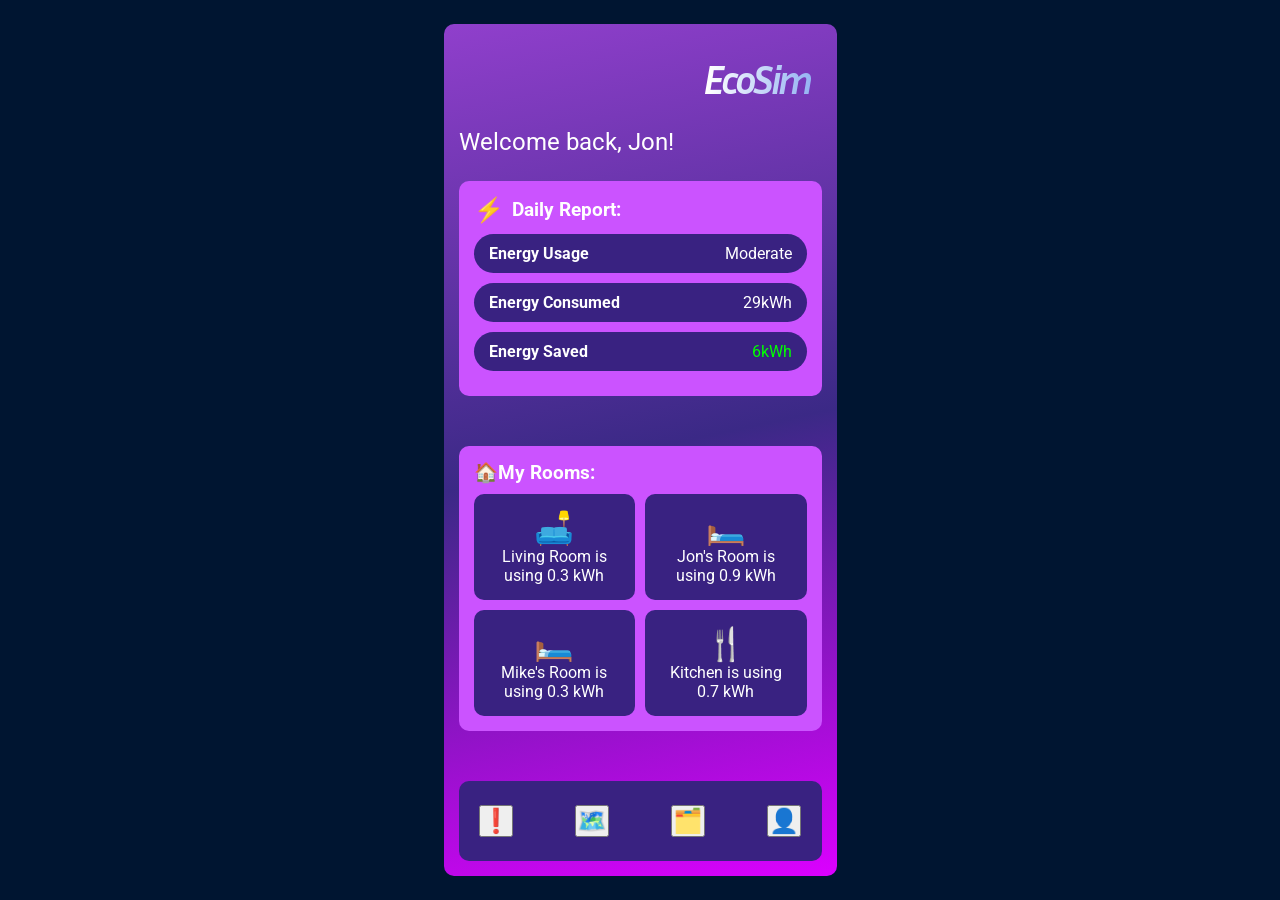
==== index.html @ 8ea76ece "add favicon to app" ====
<!DOCTYPE html>
<html lang="en">
<head>
  <meta charset="UTF-8">
  <meta name="viewport" content="width=device-width, initial-scale=1.0">
  <title>EcoSim</title>
  <link rel="icon" type="image/x-icon" href="Assets/favicon.png">
  <link href="https://fonts.googleapis.com/css2?family=Roboto:wght@400;500;700&family=Inria+Sans:wght@700&display=swap" rel="stylesheet">
  <link rel="stylesheet" href="styles.css">
</head>
<body>
  <div class="app-container">
    <!-- Header Section -->
    <header class="header">
      <div class="logo">EcoSim</div>
    </header>

    <!-- Welcome Message -->
    <div class="welcome-message">
      <h1>Welcome back, Jon!</h1>
    </div>

    <!-- Daily Report Section -->
    <section class="daily-report">
      <h2><span class="icon">⚡</span> Daily Report:</h2>
      <div class="report-item">
        <span class="label">Energy Usage</span>
        <span class="value moderate">Moderate</span>
      </div>
      <div class="report-item">
        <span class="label">Energy Consumed</span>
        <span class="value">29kWh</span>
      </div>
      <div class="report-item">
        <span class="label">Energy Saved</span>
        <span class="value saved">6kWh</span>
      </div>
    </section>

    <!-- My Rooms Section -->
    <section class="my-rooms">
      <h2><span class="icon-room">🏠</span> My Rooms:</h2>
      <div class="room-grid">
        <div class="room">
          <span class="room-icon">🛋️</span>
          <p>Living Room is using <span>0.3 kWh</span></p>
        </div>
        <div class="room">
          <span class="room-icon">🛏️</span>
          <p>Jon's Room is using <span>0.9 kWh</span></p>
        </div>
        <div class="room">
          <span class="room-icon">🛏️</span>
          <p>Mike's Room is using <span>0.3 kWh</span></p>
        </div>
        <div class="room">
          <span class="room-icon">🍴</span>
          <p>Kitchen is using <span>0.7 kWh</span></p>
        </div>
      </div>
    </section>

    <!-- Bottom Navigation -->
    <nav class="bottom-nav">
        <button class="nav-item" id="alert-icon" aria-label="Alerts">❗</button>
        <button class="nav-item" id="map-icon" aria-label="Map">🗺️</button>
        <button class="nav-item" id="file-icon" aria-label="Files">🗂️</button>
        <button class="nav-item" id="profile-icon" aria-label="Profile">👤</button>
    </nav>
  </div>
  <script src="main.js"></script>
</body>
</html>
---- styles.css ----
/* styles.css */
* {
    margin: 0;
    padding: 0;
    box-sizing: border-box;
    font-family: 'Roboto', sans-serif; /* Apply Roboto to all text */
  }
  
  body {
    font-family: 'Roboto', sans-serif;
    background:#001531;
    color: #fff;
    height: 100vh;
    display: flex;
    justify-content: center;
    align-items: center;
    padding-top: env(safe-area-inset-top);
    padding-bottom: env(safe-area-inset-bottom);
    padding-left: env(safe-area-inset-left);
    padding-right: env(safe-area-inset-right);
    overflow: hidden; /* Prevent body from scrolling, let container scroll */
  }
  
  .app-container {
    width: 100%;               /* Full width on smaller screens */
    max-width: 393px;
    min-width: 393px;           /* Target iPhone Pro's width */
    height: 852px;              /* Lock height to iPhone Pro's viewport height */
    border-radius: 10px;
    background: linear-gradient(348deg, #DB00FF 0%, #3B2986 50%, #903FCC 100%);
    padding: 15px;
    display: flex;
    flex-direction: column;     /* Stack content vertically */
    overflow-y: auto;           /* Allow the content to scroll vertically */
    gap:30px;
    justify-content: center;
    padding-bottom: 0px;
  }
  

  .header{
      display: flex;
      justify-content: flex-end;
  }

  .logo {
    min-width: 130px;
    text-align: center;
    font-family: 'Inria Sans', sans-serif;
    font-size: 40px;
    font-style: italic;
    font-weight: 700;
    letter-spacing: -3.6px;
    line-height: normal;
    background: linear-gradient(93deg, #FFF 12.77%, #8BADF1 98.4%);
    -webkit-background-clip: text;
    -webkit-text-fill-color: transparent;
  }
  
  .welcome-message h1{
    margin-top:-5px;
    margin-bottom: -5px;
    color: #FFF;
    font-family: Roboto;
    font-size: 24px;
    font-style: normal;
    font-weight: 400;
    line-height: normal;
  }
  
  .daily-report, .my-rooms {
    border-radius: 10px;
    background: #CB53FF;
    padding: 15px;
    margin-bottom: 20px;
  }
  
  .daily-report h2, .my-rooms h2 {
    font-size: 1.2rem;
    margin-bottom: 10px;
    display: flex;
    align-items: center;
  }
  
  .icon {
    margin-right: 8px;
    font-size: 1.5rem;
  }
  
  .report-item {
    display: flex;
    justify-content: space-between;
    margin-bottom: 10px;
    flex-direction: row;
    padding: 10px 15px;
    align-items: flex-start;
    gap: 10px;
    border-radius: 20px;
    background: #392281;
  }
  
  .report-item .label {
    font-weight: bold;
  }
  
  
  .saved {
    color: #00ff00;
  }
  
  .my-rooms .room-grid {
    display: grid;
    grid-template-columns: repeat(2, 1fr);
    gap: 10px;
  }
  
  .room {
    background-color: #392281;
    padding: 15px;
    border-radius: 10px;
    text-align: center;
  }
  
  .room-icon {
    font-size: 2rem;
    margin-bottom: 10px;
  }
  
  /* Make the navbar sticky at the bottom */
  .bottom-nav {
    display: flex;
    height: 80px;
    padding: 10px 20px;
    justify-content: space-between;
    align-items: center;
    align-self: stretch;
    position: sticky;
    bottom: 0;
    background: #392281;
    border-radius: 10px;
  }
  
  .nav-item {
    font-size: 1.5rem;
    color: #fff;
  }
  
  /* Media query to ensure the app looks good on devices with max width of 393px */
  @media (max-width: 393px) {
    .app-container {
      width: 100%;
    }
  }
  
  /* Media query to lock the width for screens above 393px */
  @media (min-width: 393px) {
    .app-container {
      max-width: 393px;
    }
  }
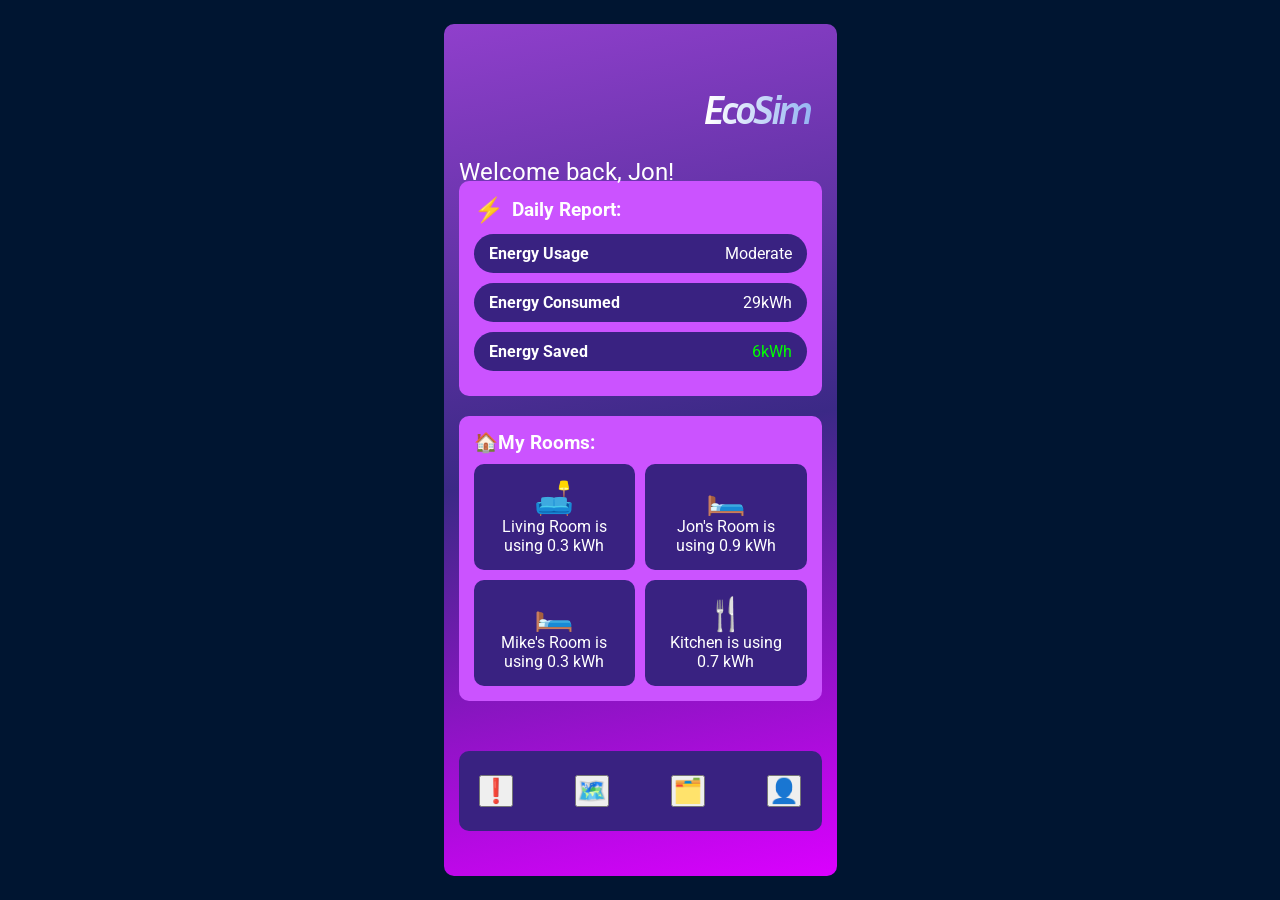
==== commit cb8f56f6: "add navigation to different pages, and add section for house map" ====
--- a/index.html
+++ b/index.html
@@ -15,50 +15,59 @@
       <div class="logo">EcoSim</div>
     </header>
 
-    <!-- Welcome Message -->
-    <div class="welcome-message">
-      <h1>Welcome back, Jon!</h1>
+    <!-- Main Dashboard Section -->
+    <div id="main-dashboard">
+      <!-- Welcome Message -->
+      <div class="welcome-message">
+        <h1>Welcome back, Jon!</h1>
+      </div>
+
+      <!-- Daily Report Section -->
+      <section class="daily-report">
+        <h2><span class="icon">⚡</span> Daily Report:</h2>
+        <div class="report-item">
+          <span class="label">Energy Usage</span>
+          <span class="value moderate">Moderate</span>
+        </div>
+        <div class="report-item">
+          <span class="label">Energy Consumed</span>
+          <span class="value">29kWh</span>
+        </div>
+        <div class="report-item">
+          <span class="label">Energy Saved</span>
+          <span class="value saved">6kWh</span>
+        </div>
+      </section>
+
+      <!-- My Rooms Section -->
+      <section class="my-rooms">
+        <h2><span class="icon-room">🏠</span> My Rooms:</h2>
+        <div class="room-grid">
+          <div class="room">
+            <span class="room-icon">🛋️</span>
+            <p>Living Room is using <span>0.3 kWh</span></p>
+          </div>
+          <div class="room">
+            <span class="room-icon">🛏️</span>
+            <p>Jon's Room is using <span>0.9 kWh</span></p>
+          </div>
+          <div class="room">
+            <span class="room-icon">🛏️</span>
+            <p>Mike's Room is using <span>0.3 kWh</span></p>
+          </div>
+          <div class="room">
+            <span class="room-icon">🍴</span>
+            <p>Kitchen is using <span>0.7 kWh</span></p>
+          </div>
+        </div>
+      </section>
     </div>
 
-    <!-- Daily Report Section -->
-    <section class="daily-report">
-      <h2><span class="icon">⚡</span> Daily Report:</h2>
-      <div class="report-item">
-        <span class="label">Energy Usage</span>
-        <span class="value moderate">Moderate</span>
-      </div>
-      <div class="report-item">
-        <span class="label">Energy Consumed</span>
-        <span class="value">29kWh</span>
-      </div>
-      <div class="report-item">
-        <span class="label">Energy Saved</span>
-        <span class="value saved">6kWh</span>
-      </div>
-    </section>
-
-    <!-- My Rooms Section -->
-    <section class="my-rooms">
-      <h2><span class="icon-room">🏠</span> My Rooms:</h2>
-      <div class="room-grid">
-        <div class="room">
-          <span class="room-icon">🛋️</span>
-          <p>Living Room is using <span>0.3 kWh</span></p>
-        </div>
-        <div class="room">
-          <span class="room-icon">🛏️</span>
-          <p>Jon's Room is using <span>0.9 kWh</span></p>
-        </div>
-        <div class="room">
-          <span class="room-icon">🛏️</span>
-          <p>Mike's Room is using <span>0.3 kWh</span></p>
-        </div>
-        <div class="room">
-          <span class="room-icon">🍴</span>
-          <p>Kitchen is using <span>0.7 kWh</span></p>
-        </div>
-      </div>
-    </section>
+    <!-- House/Map Screen (Initially Hidden) -->
+    <div id="house-map" style="display: none;">
+      <h2>House Map</h2>
+      <p>This is where the map or house layout will be displayed.</p>
+    </div>
 
     <!-- Bottom Navigation -->
     <nav class="bottom-nav">
@@ -71,3 +80,4 @@
   <script src="main.js"></script>
 </body>
 </html>
+
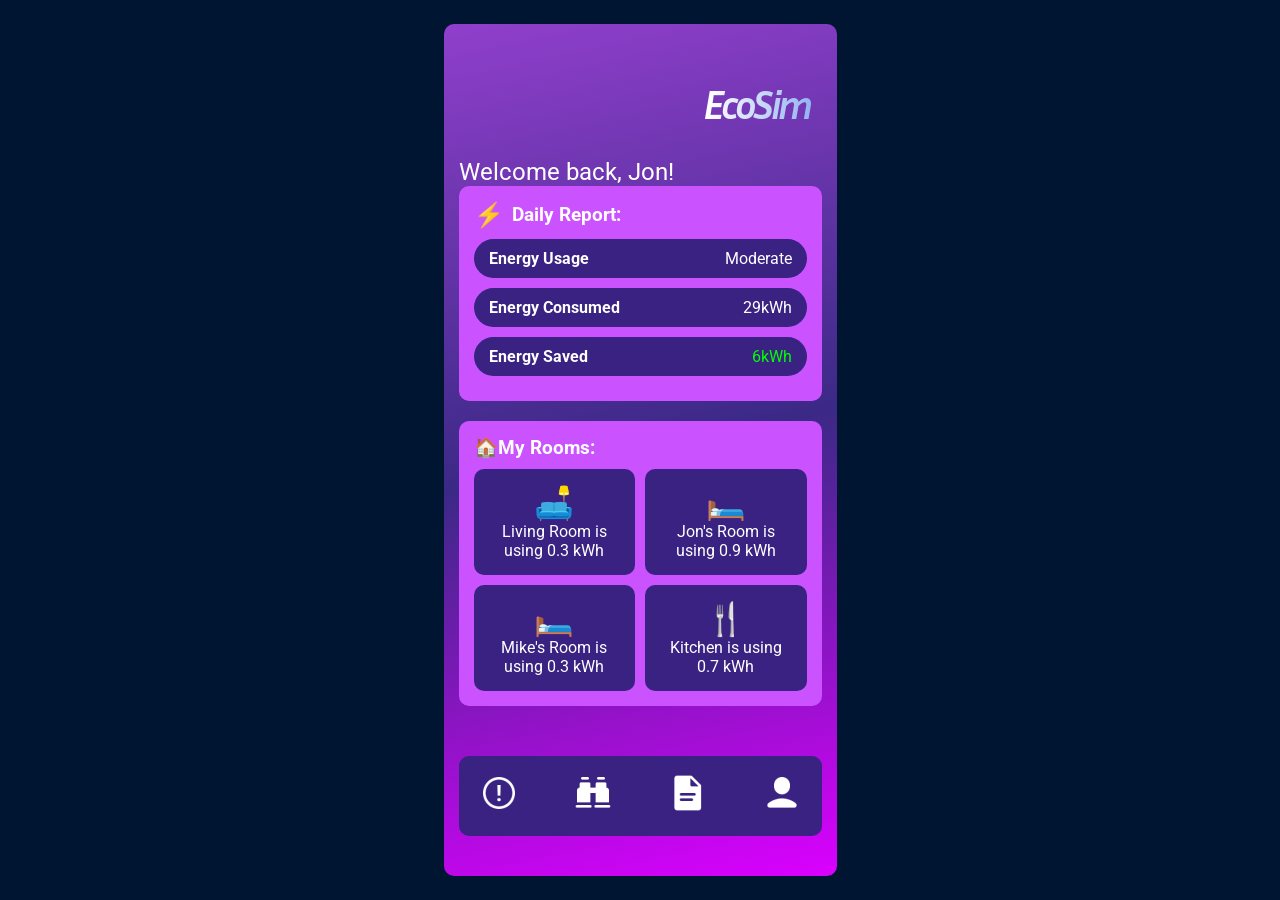
==== commit d45d6d83: "replace icons with images" ====
--- a/index.html
+++ b/index.html
@@ -71,10 +71,21 @@
 
     <!-- Bottom Navigation -->
     <nav class="bottom-nav">
-        <button class="nav-item" id="alert-icon" aria-label="Alerts">❗</button>
-        <button class="nav-item" id="map-icon" aria-label="Map">🗺️</button>
-        <button class="nav-item" id="file-icon" aria-label="Files">🗂️</button>
-        <button class="nav-item" id="profile-icon" aria-label="Profile">👤</button>
+        <button class="nav-item" id="alert-icon" aria-label="Alerts">
+            <img src="Assets/alertsicon-nav.png" alt="Alerts" class="nav-icon">
+        </button>
+
+        <button class="nav-item" id="map-icon" aria-label="Map">
+            <img src="Assets/houseviewicon-nav.png" alt="Map" class="nav-icon">
+        </button>
+
+        <button class="nav-item" id="file-icon" aria-label="Files">
+            <img src="Assets/reporticon-nav.png" alt="Files" class="nav-icon">
+        </button>
+        
+        <button class="nav-item" id="profile-icon" aria-label="Profile">
+            <img src="Assets/usericon-nav.png" alt="Profile" class="nav-icon">
+        </button>
     </nav>
   </div>
   <script src="main.js"></script>
--- a/styles.css
+++ b/styles.css
@@ -58,8 +58,6 @@
   }
   
   .welcome-message h1{
-    margin-top:-5px;
-    margin-bottom: -5px;
     color: #FFF;
     font-family: Roboto;
     font-size: 24px;
@@ -126,6 +124,14 @@
     margin-bottom: 10px;
   }
   
+  #house-map {
+    background: #CB53FF;
+    border-radius: 10px;
+    text-align: center;
+    padding: 20px;
+    color: white;
+    height: 100%;
+}
   /* Make the navbar sticky at the bottom */
   .bottom-nav {
     display: flex;
@@ -144,6 +150,17 @@
     font-size: 1.5rem;
     color: #fff;
   }
+
+  button.nav-item {
+    background: none;      /* Remove background color */
+    border: none;          /* Remove border */
+    padding: 0;            /* Remove any padding */
+    margin: 0;             /* Ensure no margin */
+    outline: none;         /* Remove outline (focus/active) */
+    box-shadow: none;      /* Remove any box-shadow */
+    appearance: none;      /* Remove any default styling (for cross-browser consistency) */
+    cursor: pointer;       /* Keep pointer cursor to show it's clickable */
+}
   
   /* Media query to ensure the app looks good on devices with max width of 393px */
   @media (max-width: 393px) {
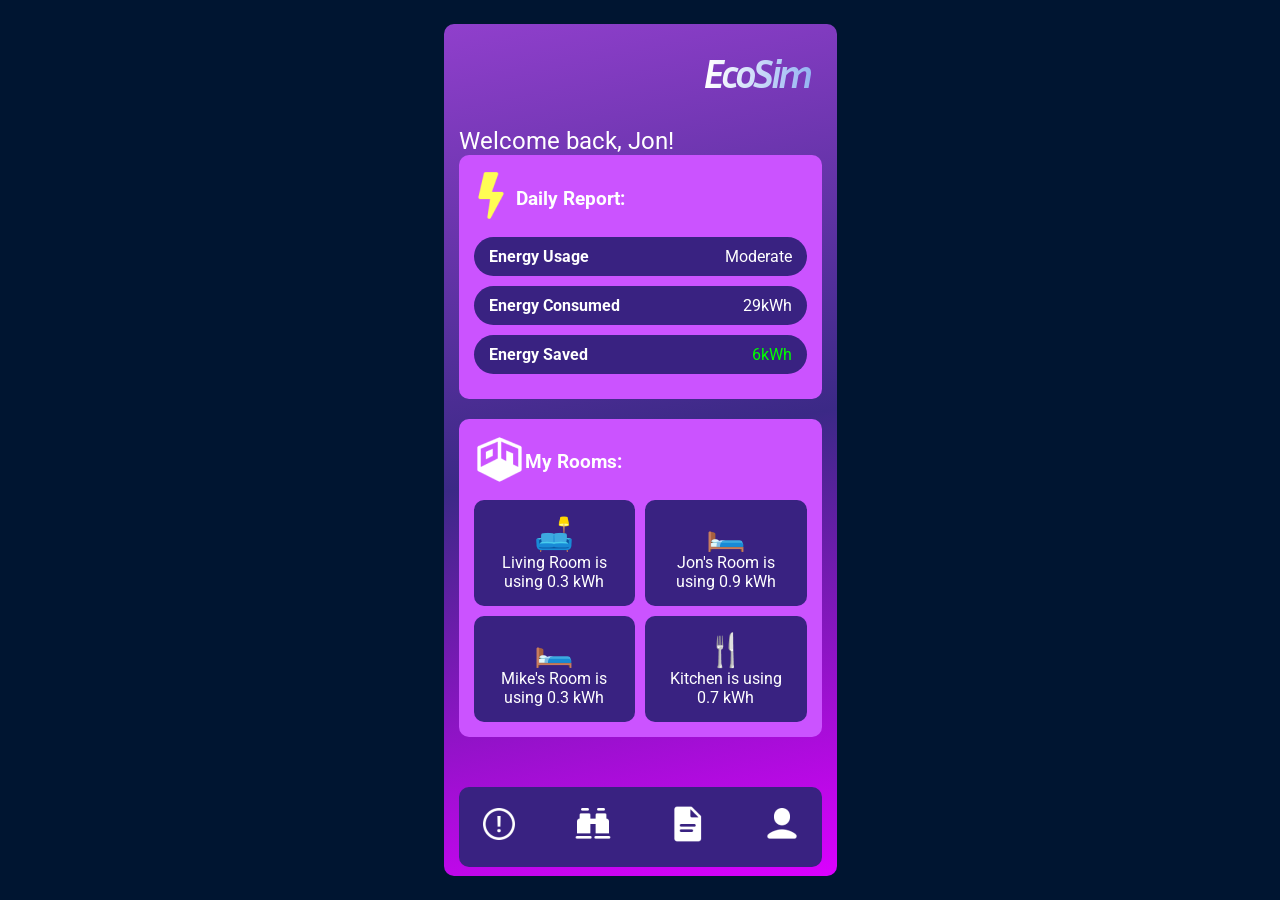
==== commit 771b755b: "replace text with correct png's" ====
--- a/index.html
+++ b/index.html
@@ -24,7 +24,7 @@
 
       <!-- Daily Report Section -->
       <section class="daily-report">
-        <h2><span class="icon">⚡</span> Daily Report:</h2>
+        <h2><span class="icon"><img src="Assets/LightningBolt.png" alt="energy-logo" class="daily-report-icon"></span> Daily Report:</h2>
         <div class="report-item">
           <span class="label">Energy Usage</span>
           <span class="value moderate">Moderate</span>
@@ -41,7 +41,7 @@
 
       <!-- My Rooms Section -->
       <section class="my-rooms">
-        <h2><span class="icon-room">🏠</span> My Rooms:</h2>
+        <h2><span class="icon-room"><img src="Assets/Room.png" alt="Room" class="rooms-logo-icon"></span> My Rooms:</h2>
         <div class="room-grid">
           <div class="room">
             <span class="room-icon">🛋️</span>
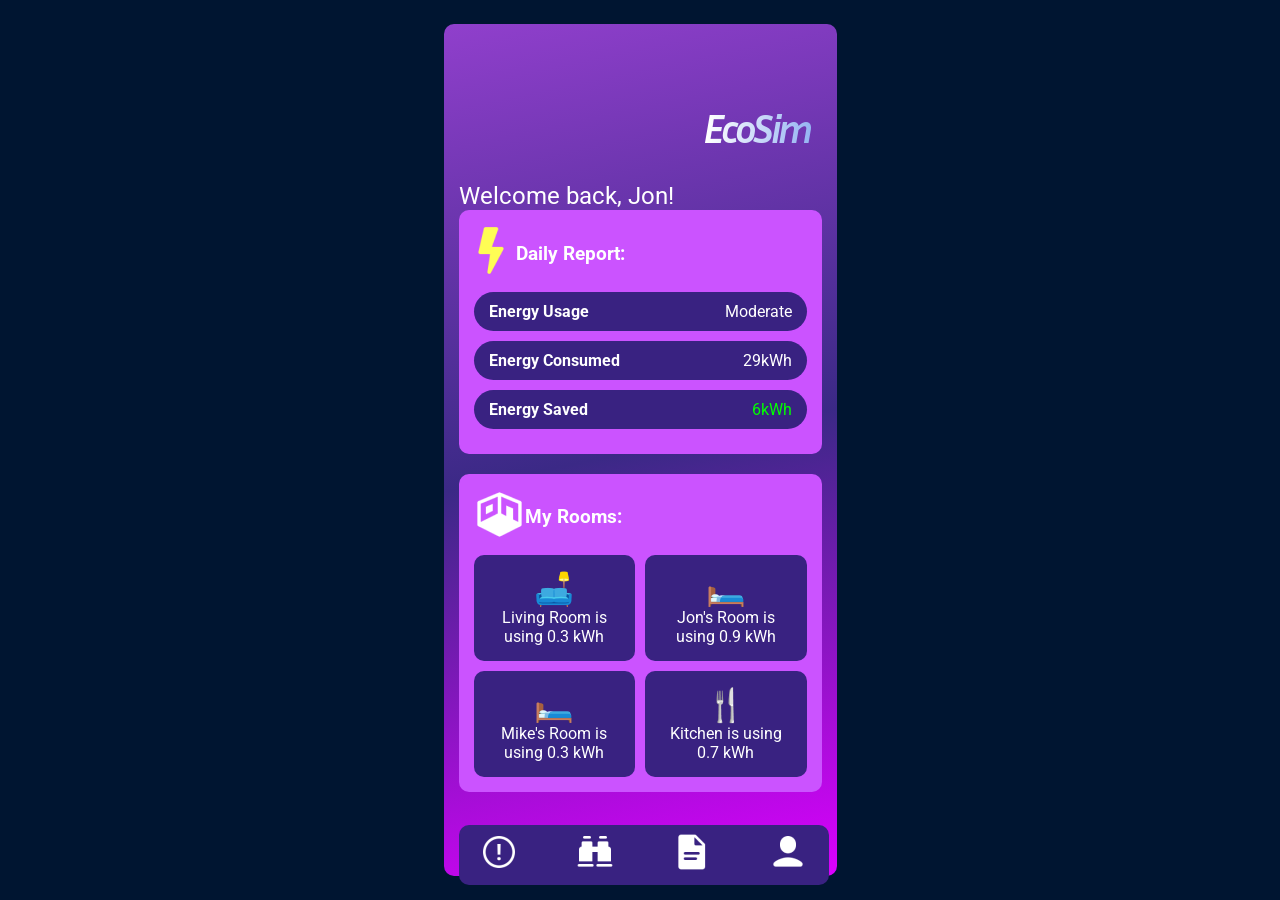
==== commit 063f9aa6: "added video of stl sim and create divs for profile, report pages" ====
--- a/index.html
+++ b/index.html
@@ -66,7 +66,50 @@
     <!-- House/Map Screen (Initially Hidden) -->
     <div id="house-map" style="display: none;">
       <h2>House Map</h2>
-      <p>This is where the map or house layout will be displayed.</p>
+      <p>Here is a heatmap of your house</p>
+      <div class="house-map-image">
+        <video controls width="100%" height="auto">
+            <!-- Replace with your actual video file path -->
+            <source src="Assets/house-tour.mp4" type="video/mp4">
+            Your browser does not support the video tag.
+          </video>
+      </div>
+    </div>
+
+    <!-- Report Screen (Initially Hidden) -->
+    <div id="files-section" style="display: none;">
+      <h2>Energy Report</h2>
+      <section class="energy-report">
+        <div class="report-item">
+          <span class="label">Average Energy Usage</span>
+          <span class="value">28kWh/day</span>
+        </div>
+        <div class="report-item">
+          <span class="label">Energy Savings</span>
+          <span class="value saved">5kWh/day</span>
+        </div>
+        <div class="report-item">
+          <span class="label">Projected Usage</span>
+          <span class="value">32kWh/day</span>
+        </div>
+        <div class="report-item">
+          <span class="label">Monthly Cost</span>
+          <span class="value moderate">$75</span>
+        </div>
+      </section>
+    </div>
+
+    <!-- Profile Screen (Initially Hidden) -->
+    <div id="profile-section" style="display: none;">
+      <h2>User Profile</h2>
+      <div class="profile-details">
+        <img src="Assets/profile-picture.png" alt="Profile Picture" class="profile-pic">
+        <h3>Jon Doe</h3>
+        <p>Email: jon.doe@example.com</p>
+        <p>Rooms Managed: 4</p>
+        <button class="add-room-btn">Add Room</button>
+        <button class="delete-room-btn">Delete Room</button>
+      </div>
     </div>
 
     <!-- Bottom Navigation -->
@@ -89,6 +132,7 @@
     </nav>
   </div>
   <script src="main.js"></script>
+  
 </body>
 </html>
 
--- a/styles.css
+++ b/styles.css
@@ -135,12 +135,15 @@
   /* Make the navbar sticky at the bottom */
   .bottom-nav {
     display: flex;
-    height: 80px;
+    height: 60px;
+    max-height: 60px;
     padding: 10px 20px;
     justify-content: space-between;
     align-items: center;
     align-self: stretch;
-    position: sticky;
+    width: 370px;
+    margin-bottom:15px;
+    position: fixed;
     bottom: 0;
     background: #392281;
     border-radius: 10px;
@@ -161,6 +164,46 @@
     appearance: none;      /* Remove any default styling (for cross-browser consistency) */
     cursor: pointer;       /* Keep pointer cursor to show it's clickable */
 }
+
+/* House map placeholder image */
+.house-map-image {
+    text-align: center;
+    margin-top: 20px;
+}
+
+#profile-section{
+    min-height: 700px;
+}
+#files-section{
+    min-height: 700px;
+}
+
+.profile-details {
+    text-align: center;
+}
+
+.profile-pic {
+    width: 100px;
+    height: 100px;
+    border-radius: 50%;
+    margin-bottom: 10px;
+}
+
+button.add-room-btn,
+button.delete-room-btn {
+    background-color: #392281;
+    border: none;
+    color: white;
+    padding: 10px 20px;
+    margin: 10px;
+    border-radius: 10px;
+    cursor: pointer;
+}
+
+button.add-room-btn:hover,
+button.delete-room-btn:hover {
+    background-color: #8BADF1;
+}
   
   /* Media query to ensure the app looks good on devices with max width of 393px */
   @media (max-width: 393px) {
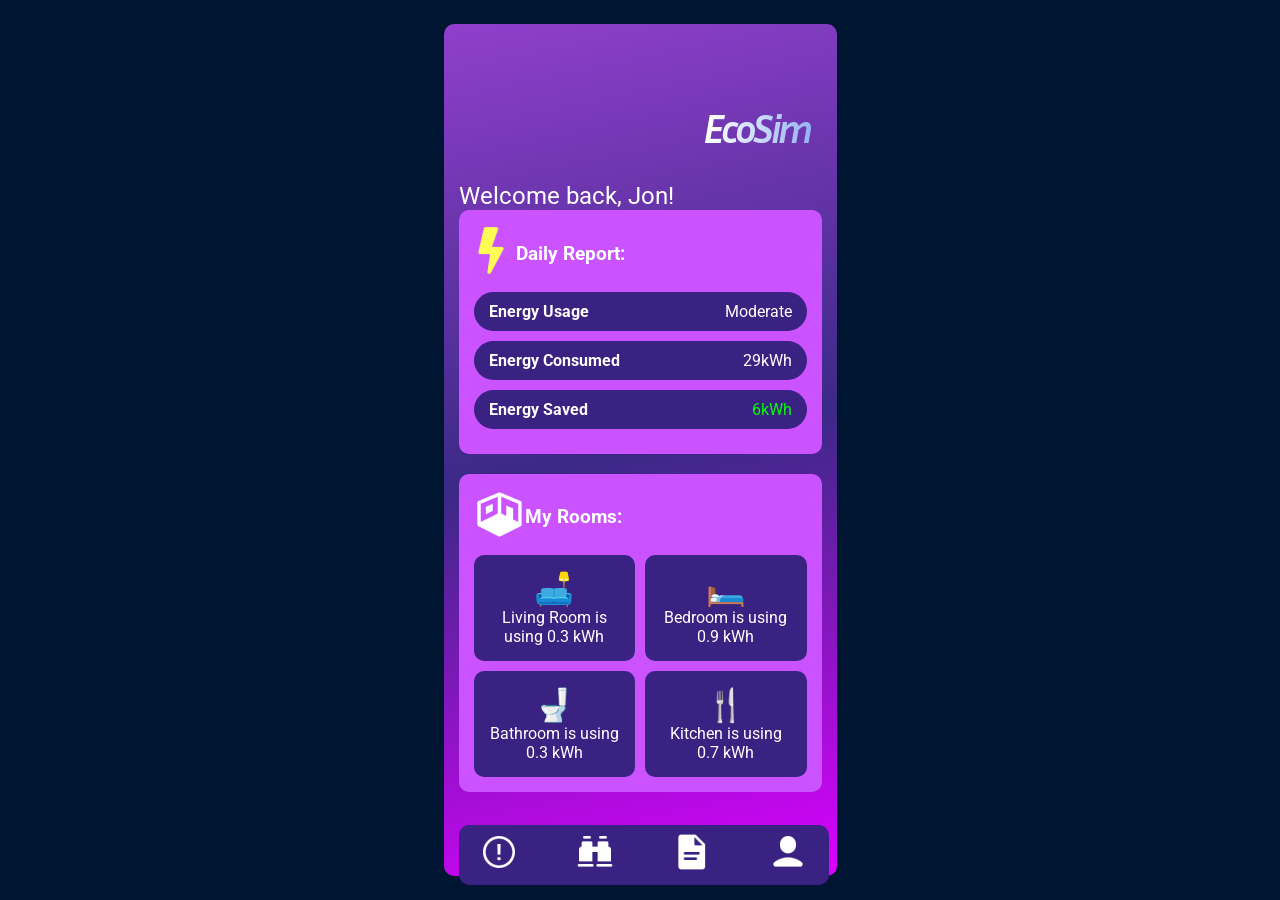
==== commit 6390da90: "Add buttons to click through different graphs" ====
--- a/index.html
+++ b/index.html
@@ -49,11 +49,11 @@
           </div>
           <div class="room">
             <span class="room-icon">🛏️</span>
-            <p>Jon's Room is using <span>0.9 kWh</span></p>
+            <p>Bedroom is using <span>0.9 kWh</span></p>
           </div>
           <div class="room">
-            <span class="room-icon">🛏️</span>
-            <p>Mike's Room is using <span>0.3 kWh</span></p>
+            <span class="room-icon">🚽</span>
+            <p>Bathroom is using <span>0.3 kWh</span></p>
           </div>
           <div class="room">
             <span class="room-icon">🍴</span>
@@ -69,35 +69,50 @@
       <p>Here is a heatmap of your house</p>
       <div class="house-map-image">
         <video controls width="100%" height="auto">
-            <!-- Replace with your actual video file path -->
             <source src="Assets/house-tour.mp4" type="video/mp4">
             Your browser does not support the video tag.
-          </video>
+        </video>
       </div>
     </div>
 
     <!-- Report Screen (Initially Hidden) -->
-    <div id="files-section" style="display: none;">
-      <h2>Energy Report</h2>
-      <section class="energy-report">
-        <div class="report-item">
-          <span class="label">Average Energy Usage</span>
-          <span class="value">28kWh/day</span>
+  <!-- Report Screen (Initially Hidden) -->
+  <div id="files-section" style="display: none;">
+    <h2>Energy Report</h2>
+    <section class="energy-report">
+      <div class="report-item">
+        <span class="label">Average Energy Usage</span>
+        <span class="value">28kWh/day</span>
+      </div>
+      <div class="report-item">
+        <span class="label">Energy Savings</span>
+        <span class="value saved">5kWh/day</span>
+      </div>
+      <div class="report-item">
+        <span class="label">Projected Usage</span>
+        <span class="value">32kWh/day</span>
+      </div>
+      <div class="report-item">
+        <span class="label">Monthly Cost</span>
+        <span class="value moderate">$75</span>
+      </div>
+
+      <!-- Room Selection Buttons for Energy Graph -->
+      <div class="room-buttons">
+        <button class="room-btn" id="bedroom-btn">Bedroom</button>
+        <button class="room-btn" id="livingroom-btn">Living Room</button>
+        <button class="room-btn" id="kitchen-btn">Kitchen</button>
+        <button class="room-btn" id="bathroom-btn">Bathroom</button>
+      </div>
+
+      <!-- Energy Graph Placeholder -->
+      <div class="energy-graph">
+        <div class="graph-placeholder">
+          <img src="Assets/bedroom-graph.jpg" alt="Energy Graph" id="energy-graph-image" width="100%" height="auto">
         </div>
-        <div class="report-item">
-          <span class="label">Energy Savings</span>
-          <span class="value saved">5kWh/day</span>
-        </div>
-        <div class="report-item">
-          <span class="label">Projected Usage</span>
-          <span class="value">32kWh/day</span>
-        </div>
-        <div class="report-item">
-          <span class="label">Monthly Cost</span>
-          <span class="value moderate">$75</span>
-        </div>
-      </section>
-    </div>
+      </div>
+    </section>
+  </div>
 
     <!-- Profile Screen (Initially Hidden) -->
     <div id="profile-section" style="display: none;">
@@ -109,6 +124,14 @@
         <p>Rooms Managed: 4</p>
         <button class="add-room-btn">Add Room</button>
         <button class="delete-room-btn">Delete Room</button>
+      </div>
+      
+      <!-- Additional Profile/Settings Items -->
+      <div class="profile-settings">
+        <button class="settings-btn">Edit Profile</button>
+        <button class="settings-btn">Edit House Settings</button>
+        <button class="settings-btn">View Savings</button>
+        <button class="settings-btn">View History</button>
       </div>
     </div>
 
--- a/styles.css
+++ b/styles.css
@@ -189,6 +189,68 @@
     margin-bottom: 10px;
 }
 
+/* Profile Settings Buttons */
+.profile-settings {
+    text-align: center;
+    margin-top: 20px;
+}
+
+button.settings-btn {
+    background-color: #392281;
+    border: none;
+    color: white;
+    padding: 10px 20px;
+    margin: 10px;
+    border-radius: 10px;
+    cursor: pointer;
+    display: block;
+    width: 80%;
+    margin-left: auto;
+    margin-right: auto;
+}
+
+button.settings-btn:hover {
+    background-color: #8BADF1;
+}
+
+/* Energy Graph Placeholder */
+.energy-graph {
+    margin-top: 20px;
+}
+
+.energy-graph h3 {
+    text-align: center;
+    margin-bottom: 10px;
+}
+
+.energy-graph .graph-placeholder {
+    width: 100%;
+    height: auto;
+    background-color: #f0f0f0;
+    text-align: center;
+}
+
+/* Room Selection Buttons */
+.room-buttons {
+  display: flex;
+  justify-content: space-around;
+  margin: 20px 0;
+}
+
+button.room-btn {
+  background-color: #392281;
+  border: none;
+  color: white;
+  padding: 10px 15px;
+  margin: 5px;
+  border-radius: 10px;
+  cursor: pointer;
+}
+
+button.room-btn:hover {
+  background-color: #8BADF1;
+}
+
 button.add-room-btn,
 button.delete-room-btn {
     background-color: #392281;
